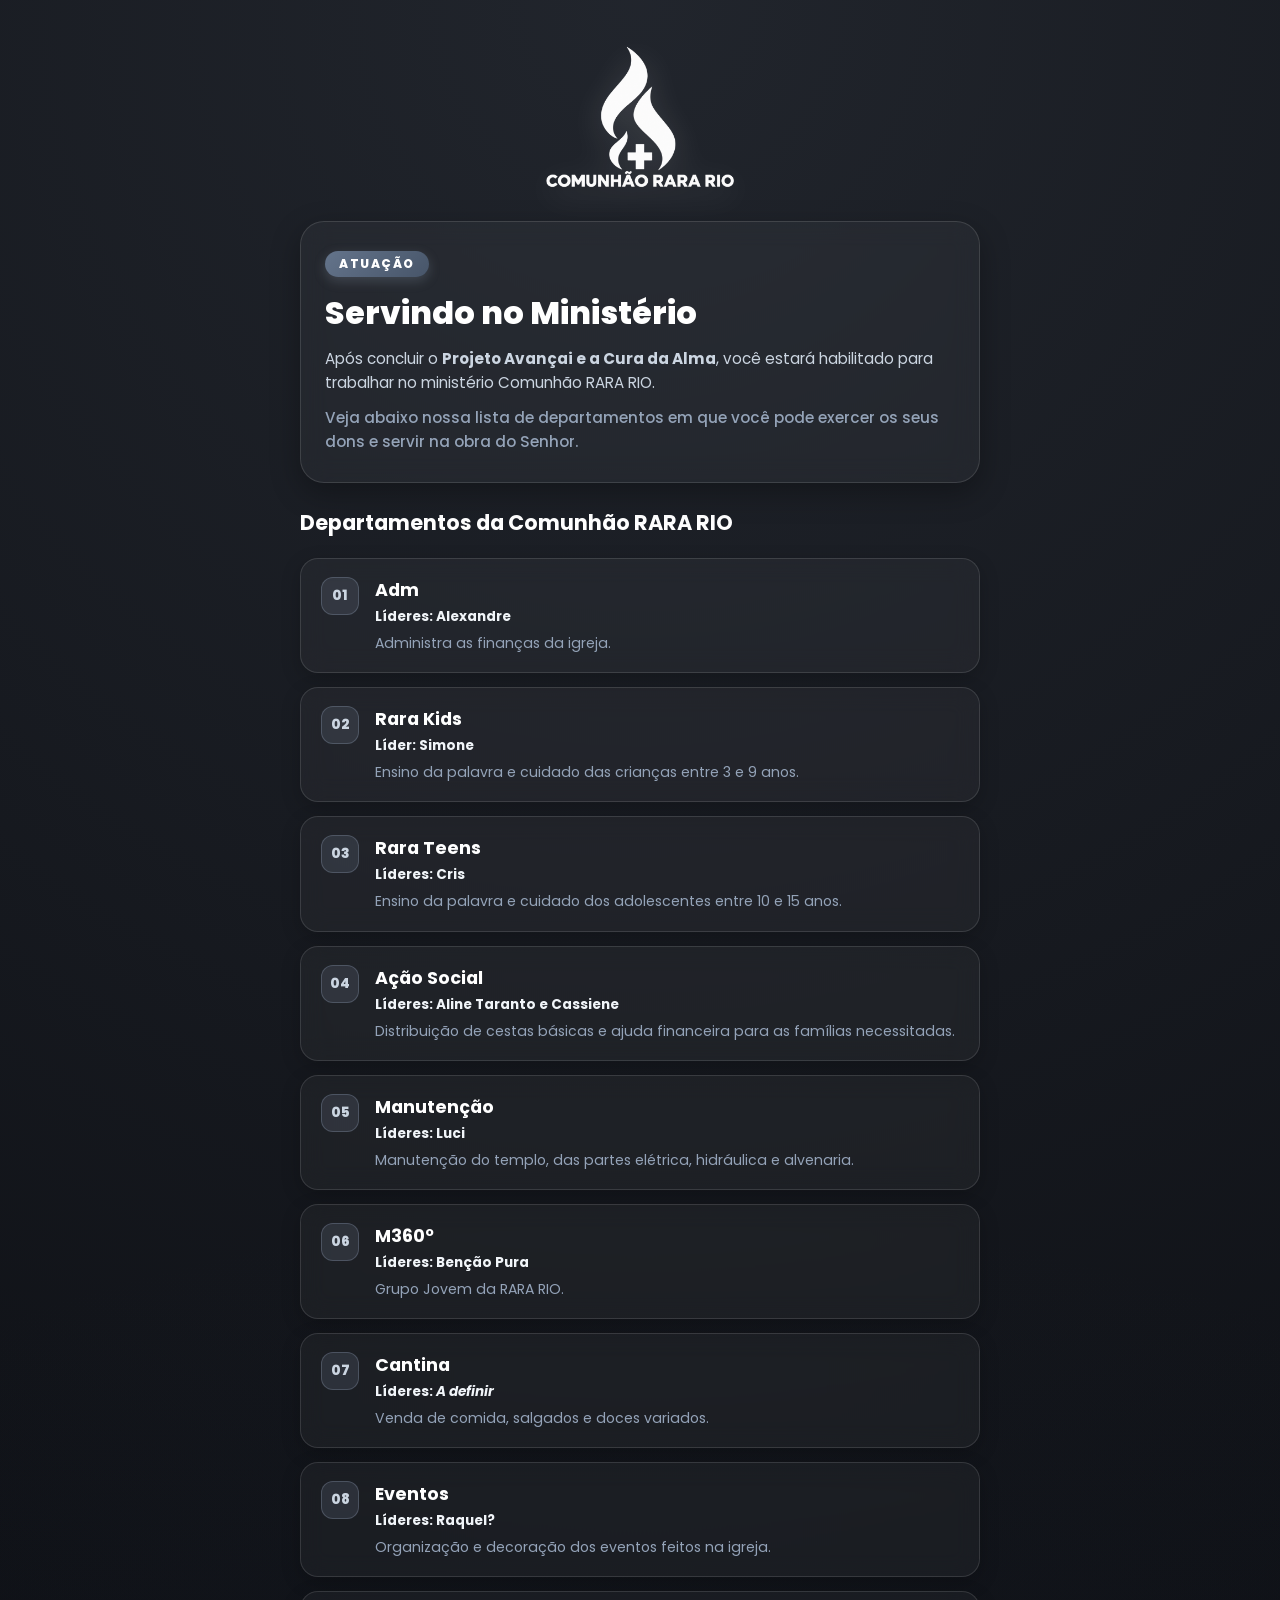
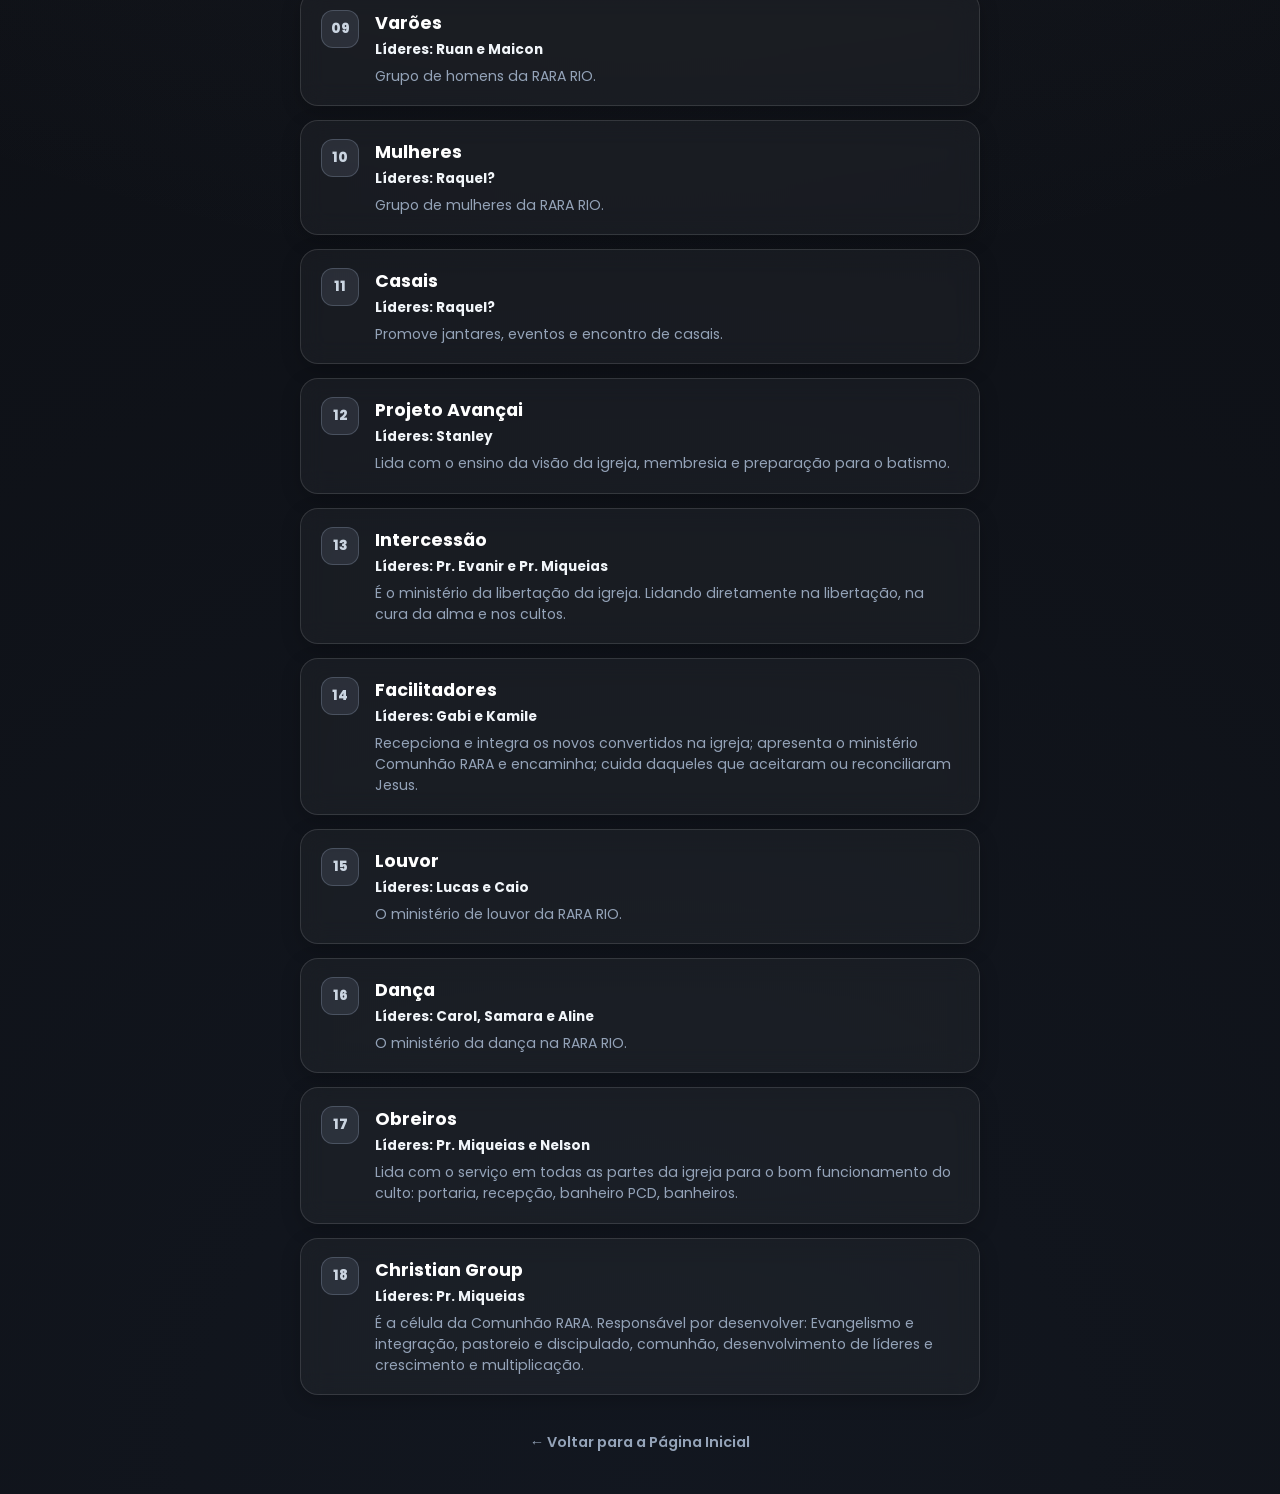
==== pages/atuacao.html @ 00f9614c "site pronto" ====
<!DOCTYPE html>
<html lang="pt-BR">
<head>
    <meta charset="UTF-8">
    <meta name="viewport" content="width=device-width, initial-scale=1.0">
    <title>Atuação - Comunhão RARA Rio</title>

    <!-- Fonte Google Poppins -->
    <link href="https://fonts.googleapis.com/css2?family=Poppins:wght@400;500;600;700;800&display=swap" rel="stylesheet">

    <!-- Link para o arquivo CSS externo -->
    <link rel="stylesheet" href="../css/atuacao.css">
</head>
<body>

    <div class="container">

        <!-- Logo -->
        <div class="logo-wrapper">
            <a href="../index.html">
                <img src="../img/logo-rarario-transparente.png" alt="Logo">
            </a>
        </div>

        <!-- Cabeçalho / Texto 1 -->
        <header class="header-card">
            <span class="badge-step">ATUAÇÃO</span>
            <h1>Servindo no Ministério</h1>
            <p>
                Após concluir o <b>Projeto Avançai e a Cura da Alma</b>, você estará habilitado para trabalhar no ministério Comunhão RARA RIO.
            </p>
            <p class="sub-text">
                Veja abaixo nossa lista de departamentos em que você pode exercer os seus dons e servir na obra do Senhor.
            </p>
        </header>

        <!-- Seção Texto 2 / Grid de Departamentos -->
        <section class="departments-section">
            <h2 class="section-title">Departamentos da Comunhão RARA RIO</h2>

            <div class="departments-grid">

                <!-- Card 1 -->
                <div class="dept-card">
                    <span class="dept-number">01</span>
                    <div class="dept-content">
                        <h3>Adm</h3>
                        <p class="dept-leader"><b>Líderes: Alexandre</b></p>
                        <p class="dept-desc">Administra as finanças da igreja.</p>
                    </div>
                </div>

                <!-- Card 2 -->
                <div class="dept-card">
                    <span class="dept-number">02</span>
                    <div class="dept-content">
                        <h3>Rara Kids</h3>
                        <p class="dept-leader"><b>Líder: Simone</b></p>
                        <p class="dept-desc">Ensino da palavra e cuidado das crianças entre 3 e 9 anos.</p>
                    </div>
                </div>

                <!-- Card 3 -->
                <div class="dept-card">
                    <span class="dept-number">03</span>
                    <div class="dept-content">
                        <h3>Rara Teens</h3>
                        <p class="dept-leader"><b>Líderes: Cris</b></p>
                        <p class="dept-desc">Ensino da palavra e cuidado dos adolescentes entre 10 e 15 anos.</p>
                    </div>
                </div>

                <!-- Card 4 -->
                <div class="dept-card">
                    <span class="dept-number">04</span>
                    <div class="dept-content">
                        <h3>Ação Social</h3>
                        <p class="dept-leader"><b>Líderes: Aline Taranto e Cassiene</b></p>
                        <p class="dept-desc">Distribuição de cestas básicas e ajuda financeira para as famílias necessitadas.</p>
                    </div>
                </div>

                <!-- Card 5 -->
                <div class="dept-card">
                    <span class="dept-number">05</span>
                    <div class="dept-content">
                        <h3>Manutenção</h3>
                        <p class="dept-leader"><b>Líderes: Luci</b></p>
                        <p class="dept-desc">Manutenção do templo, das partes elétrica, hidráulica e alvenaria.</p>
                    </div>
                </div>

                <!-- Card 6 -->
                <div class="dept-card">
                    <span class="dept-number">06</span>
                    <div class="dept-content">
                        <h3>M360º</h3>
                        <p class="dept-leader"><b>Líderes: Benção Pura</b></p>
                        <p class="dept-desc">Grupo Jovem da RARA RIO.</p>
                    </div>
                </div>

                <!-- Card 7 -->
                <div class="dept-card">
                    <span class="dept-number">07</span>
                    <div class="dept-content">
                        <h3>Cantina</h3>
                        <p class="dept-leader"><b>Líderes: <i>A definir</i></b></p>
                        <p class="dept-desc">Venda de comida, salgados e doces variados.</p>
                    </div>
                </div>

                <!-- Card 8 -->
                <div class="dept-card">
                    <span class="dept-number">08</span>
                    <div class="dept-content">
                        <h3>Eventos</h3>
                        <p class="dept-leader"><b>Líderes: Raquel?</b></p>
                        <p class="dept-desc">Organização e decoração dos eventos feitos na igreja.</p>
                    </div>
                </div>

                <!-- Card 9 -->
                <div class="dept-card">
                    <span class="dept-number">09</span>
                    <div class="dept-content">
                        <h3>Varões</h3>
                        <p class="dept-leader"><b>Líderes: Ruan e Maicon</b></p>
                        <p class="dept-desc">Grupo de homens da RARA RIO.</p>
                    </div>
                </div>

                <!-- Card 10 -->
                <div class="dept-card">
                    <span class="dept-number">10</span>
                    <div class="dept-content">
                        <h3>Mulheres</h3>
                        <p class="dept-leader"><b>Líderes: Raquel?</b></p>
                        <p class="dept-desc">Grupo de mulheres da RARA RIO.</p>
                    </div>
                </div>

                <!-- Card 11 -->
                <div class="dept-card">
                    <span class="dept-number">11</span>
                    <div class="dept-content">
                        <h3>Casais</h3>
                        <p class="dept-leader"><b>Líderes: Raquel?</b></p>
                        <p class="dept-desc">Promove jantares, eventos e encontro de casais.</p>
                    </div>
                </div>

                <!-- Card 12 -->
                <div class="dept-card">
                    <span class="dept-number">12</span>
                    <div class="dept-content">
                        <h3>Projeto Avançai</h3>
                        <p class="dept-leader"><b>Líderes: Stanley</b></p>
                        <p class="dept-desc">Lida com o ensino da visão da igreja, membresia e preparação para o batismo.</p>
                    </div>
                </div>

                <!-- Card 13 -->
                <div class="dept-card">
                    <span class="dept-number">13</span>
                    <div class="dept-content">
                        <h3>Intercessão</h3>
                        <p class="dept-leader"><b>Líderes: Pr. Evanir e Pr. Miqueias</b></p>
                        <p class="dept-desc">É o ministério da libertação da igreja. Lidando diretamente na libertação, na cura da alma e nos cultos.</p>
                    </div>
                </div>

                <!-- Card 14 -->
                <div class="dept-card">
                    <span class="dept-number">14</span>
                    <div class="dept-content">
                        <h3>Facilitadores</h3>
                        <p class="dept-leader"><b>Líderes: Gabi e Kamile</b></p>
                        <p class="dept-desc">Recepciona e integra os novos convertidos na igreja; apresenta o ministério Comunhão RARA e encaminha; cuida daqueles que aceitaram ou reconciliaram Jesus.</p>
                    </div>
                </div>

                <!-- Card 15 -->
                <div class="dept-card">
                    <span class="dept-number">15</span>
                    <div class="dept-content">
                        <h3>Louvor</h3>
                        <p class="dept-leader"><b>Líderes: Lucas e Caio</b></p>
                        <p class="dept-desc">O ministério de louvor da RARA RIO.</p>
                    </div>
                </div>

                <!-- Card 16 -->
                <div class="dept-card">
                    <span class="dept-number">16</span>
                    <div class="dept-content">
                        <h3>Dança</h3>
                        <p class="dept-leader"><b>Líderes: Carol, Samara e Aline</b></p>
                        <p class="dept-desc">O ministério da dança na RARA RIO.</p>
                    </div>
                </div>

                <!-- Card 17 -->
                <div class="dept-card">
                    <span class="dept-number">17</span>
                    <div class="dept-content">
                        <h3>Obreiros</h3>
                        <p class="dept-leader"><b>Líderes: Pr. Miqueias e Nelson</b></p>
                        <p class="dept-desc">Lida com o serviço em todas as partes da igreja para o bom funcionamento do culto: portaria, recepção, banheiro PCD, banheiros.</p>
                    </div>
                </div>

                <!-- Card 18 -->
                <div class="dept-card">
                    <span class="dept-number">18</span>
                    <div class="dept-content">
                        <h3>Christian Group</h3>
                        <p class="dept-leader"><b>Líderes: Pr. Miqueias</b></p>
                        <p class="dept-desc">É a célula da Comunhão RARA. Responsável por desenvolver: Evangelismo e integração, pastoreio e discipulado, comunhão, desenvolvimento de líderes e crescimento e multiplicação.</p>
                    </div>
                </div>

            </div>
        </section>

        <!-- Botão para voltar para a Home -->
        <div class="back-link-wrapper">
            <a href="../index.html" class="back-link">← Voltar para a Página Inicial</a>
        </div>

    </div>

</body>
</html>
---- css/atuacao.css ----
/* ===================================================
   1. VARIÁVEIS DE CORES (Tema Cinza / Prata - Atuação)
   =================================================== */
:root {
    --bg-dark: #0d0f14;
    
    /* Degradês Cinza / Prata Metálico */
    --gray-grad: linear-gradient(135deg, #64748b 0%, #475569 100%);
    --gray-glow: rgba(148, 163, 184, 0.25);

    /* Card de vidro */
    --glass-bg: rgba(255, 255, 255, 0.04);
    --glass-border: rgba(255, 255, 255, 0.12);
}

/* ===================================================
   2. RESET E ESTILOS GERAIS
   =================================================== */
* {
    margin: 0;
    padding: 0;
    box-sizing: border-box;
    font-family: 'Poppins', sans-serif;
}

body {
    min-height: 100vh;
    background: var(--bg-dark);
    /* Fundo com iluminação radial suave em tom cinza prata */
    background-image: 
        radial-gradient(circle at 50% 0%, rgba(148, 163, 184, 0.15) 0%, transparent 60%),
        radial-gradient(circle at 50% 100%, rgba(30, 41, 59, 0.3) 0%, transparent 60%);
    display: flex;
    justify-content: center;
    align-items: center;
    padding: 40px 20px;
    color: #ffffff;
}

.container {
    width: 100%;
    max-width: 680px;
    display: flex;
    flex-direction: column;
    gap: 24px;
}

/* ===================================================
   3. LOGO
   =================================================== */
.logo-wrapper {
    text-align: center;
    animation: fadeIn 0.8s ease-out;
}

.logo-wrapper img {
    max-width: 200px;
    height: auto;
    filter: drop-shadow(0px 8px 16px rgba(255, 255, 255, 0.15));
    transition: transform 0.4s ease;
}

.logo-wrapper img:hover {
    transform: scale(1.04);
}

/* ===================================================
   4. CABEÇALHO / TEXTO 1
   =================================================== */
.header-card {
    text-align: left;
    background: var(--glass-bg);
    border: 1px solid var(--glass-border);
    backdrop-filter: blur(12px);
    border-radius: 24px;
    padding: 28px 24px;
    box-shadow: 0 10px 30px rgba(0, 0, 0, 0.3);
    animation: slideUp 0.6s ease-out both;
}

.badge-step {
    display: inline-block;
    background: var(--gray-grad);
    color: #fff;
    font-size: 0.75rem;
    font-weight: 800;
    padding: 4px 14px;
    border-radius: 20px;
    letter-spacing: 1.5px;
    margin-bottom: 12px;
    box-shadow: 0 4px 12px var(--gray-glow);
}

.header-card h1 {
    font-size: 2rem;
    font-weight: 800;
    margin-bottom: 10px;
    color: #ffffff;
}

.header-card p {
    font-size: 0.95rem;
    line-height: 1.6;
    color: #cbd5e1;
}

.header-card .sub-text {
    margin-top: 10px;
    color: #94a3b8;
    font-weight: 500;
}

/* ===================================================
   5. DEPARTAMENTOS (TEXTO 2)
   =================================================== */
.departments-section {
    display: flex;
    flex-direction: column;
    gap: 16px;
}

.section-title {
    font-size: 1.3rem;
    font-weight: 700;
    color: #ffffff;
    margin-bottom: 4px;
}

.departments-grid {
    display: flex;
    flex-direction: column;
    gap: 14px;
}

.dept-card {
    background: var(--glass-bg);
    border: 1px solid var(--glass-border);
    backdrop-filter: blur(12px);
    border-radius: 18px;
    padding: 18px 20px;
    display: flex;
    align-items: flex-start;
    gap: 16px;
    box-shadow: 0 6px 20px rgba(0, 0, 0, 0.2);
    transition: transform 0.3s ease, border-color 0.3s ease, box-shadow 0.3s ease;
    animation: slideUp 0.6s ease-out both;
}

.dept-card:hover {
    transform: translateY(-3px);
    border-color: rgba(203, 213, 225, 0.4);
    box-shadow: 0 8px 25px rgba(148, 163, 184, 0.15);
}

.dept-number {
    background: rgba(148, 163, 184, 0.15);
    color: #cbd5e1;
    border: 1px solid rgba(148, 163, 184, 0.3);
    font-size: 0.85rem;
    font-weight: 800;
    min-width: 38px;
    height: 38px;
    border-radius: 12px;
    display: flex;
    align-items: center;
    justify-content: center;
    flex-shrink: 0;
}

.dept-content {
    display: flex;
    flex-direction: column;
    gap: 4px;
}

.dept-content h3 {
    font-size: 1.1rem;
    font-weight: 700;
    color: #ffffff;
}

.dept-leader {
    font-size: 0.85rem;
    color: #cbd5e1;
}

.dept-leader b {
    color: #f1f5f9;
}

.dept-desc {
    font-size: 0.88rem;
    color: #94a3b8;
    line-height: 1.5;
    margin-top: 2px;
}

/* ===================================================
   6. LINK DE VOLTAR
   =================================================== */
.back-link-wrapper {
    text-align: center;
    margin-top: 10px;
}

.back-link {
    color: #94a3b8;
    text-decoration: none;
    font-size: 0.9rem;
    font-weight: 600;
    transition: color 0.3s ease;
}

.back-link:hover {
    color: #e2e8f0;
}

/* ===================================================
   7. ANIMAÇÕES & RESPONSIVIDADE
   =================================================== */
@keyframes slideUp {
    from {
        opacity: 0;
        transform: translateY(20px);
    }
    to {
        opacity: 1;
        transform: translateY(0);
    }
}

@keyframes fadeIn {
    from { opacity: 0; }
    to { opacity: 1; }
}

@media (max-width: 480px) {
    .container {
        padding: 10px;
    }
    .header-card h1 {
        font-size: 1.6rem;
    }
    .dept-card {
        padding: 14px 16px;
    }
}
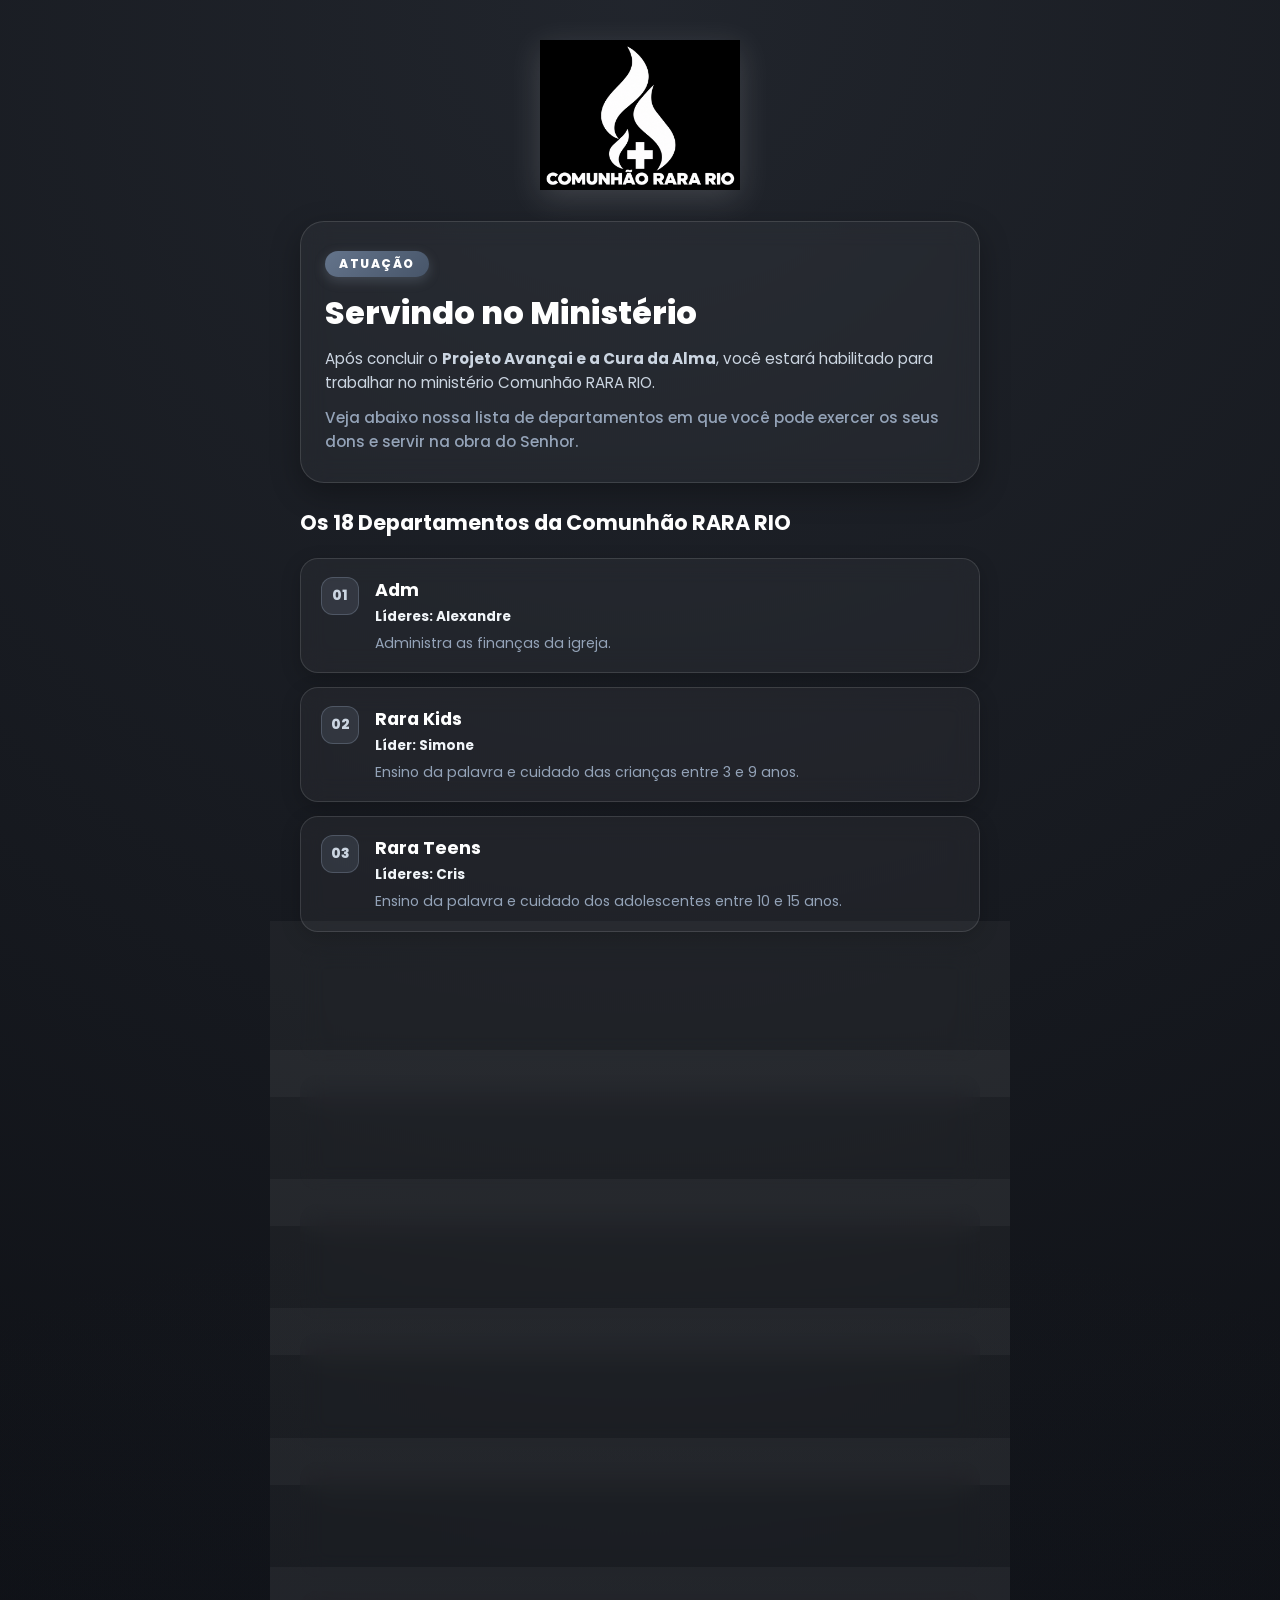
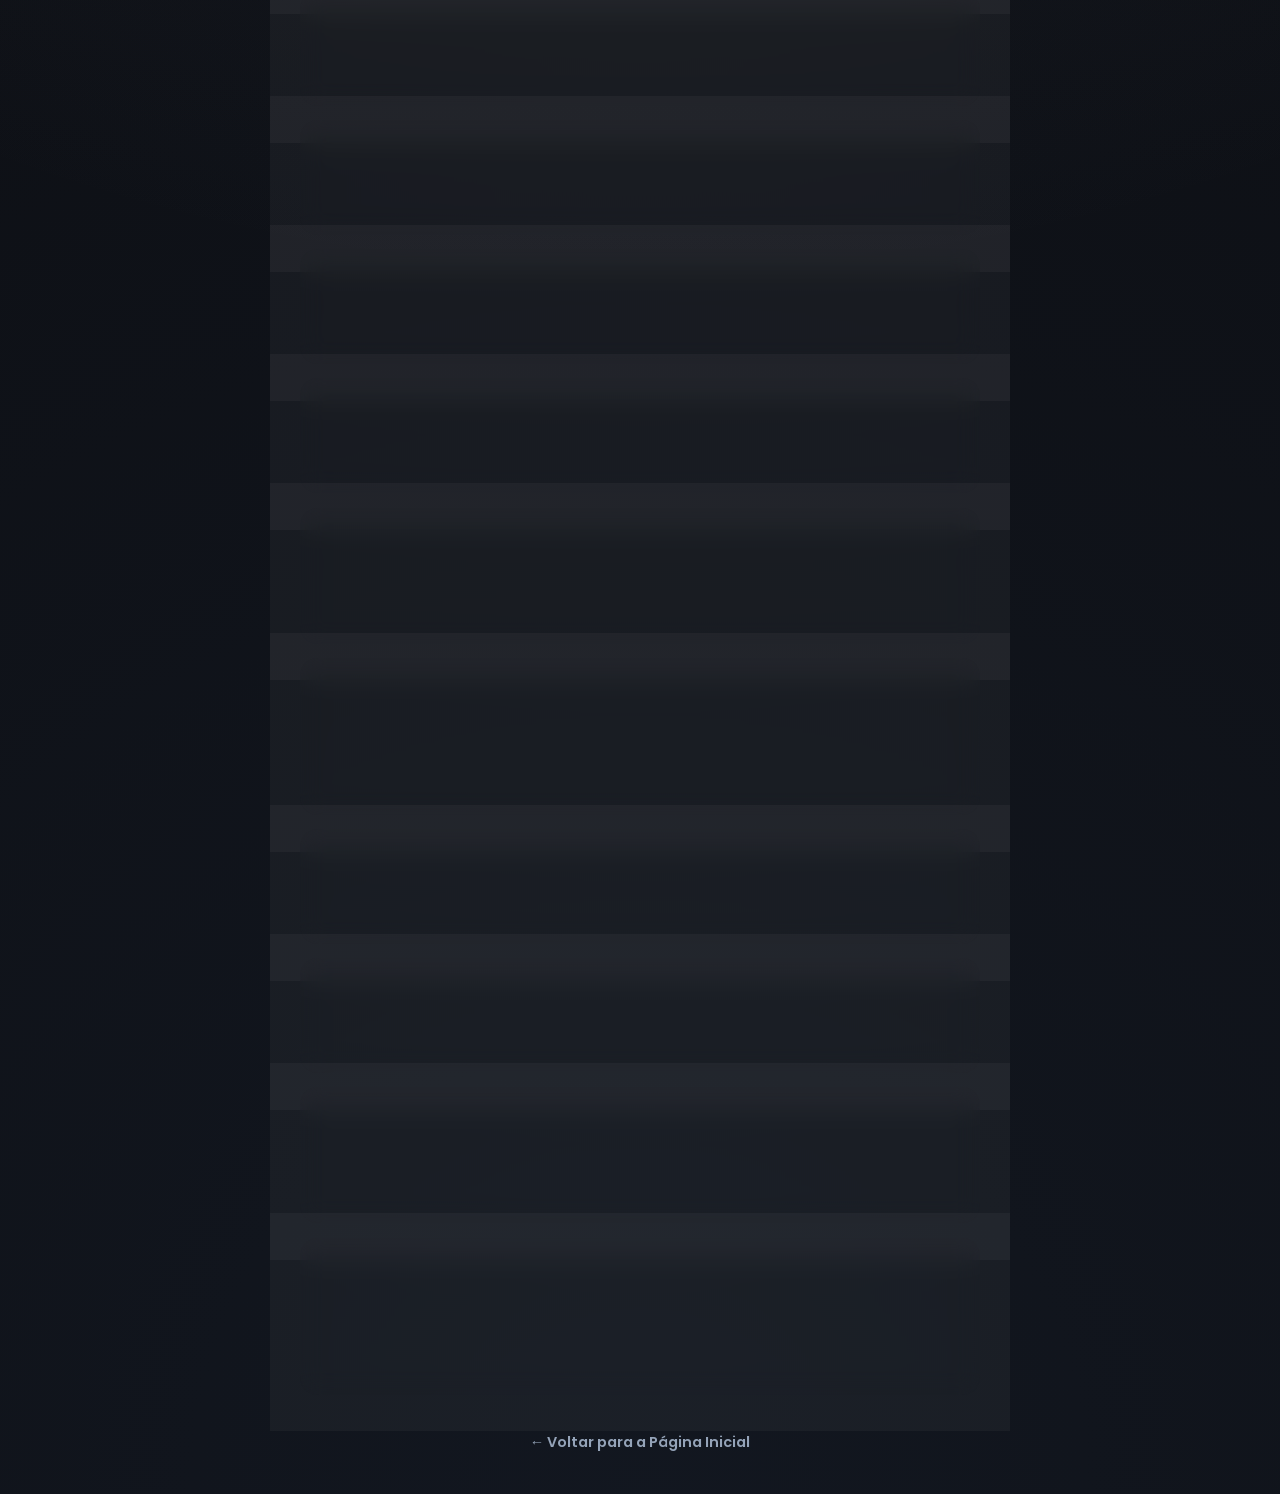
==== commit 65276df8: "logo webp e 18 departamentos" ====
--- a/pages/atuacao.html
+++ b/pages/atuacao.html
@@ -18,7 +18,7 @@
         <!-- Logo -->
         <div class="logo-wrapper">
             <a href="../index.html">
-                <img src="../img/logo-rarario-transparente.png" alt="Logo">
+                <img src="../img/logo-rarario-transparente.webp" alt="Logo">
             </a>
         </div>
 
@@ -36,7 +36,7 @@
 
         <!-- Seção Texto 2 / Grid de Departamentos -->
         <section class="departments-section">
-            <h2 class="section-title">Departamentos da Comunhão RARA RIO</h2>
+            <h2 class="section-title">Os 18 Departamentos da Comunhão RARA RIO</h2>
 
             <div class="departments-grid">
 
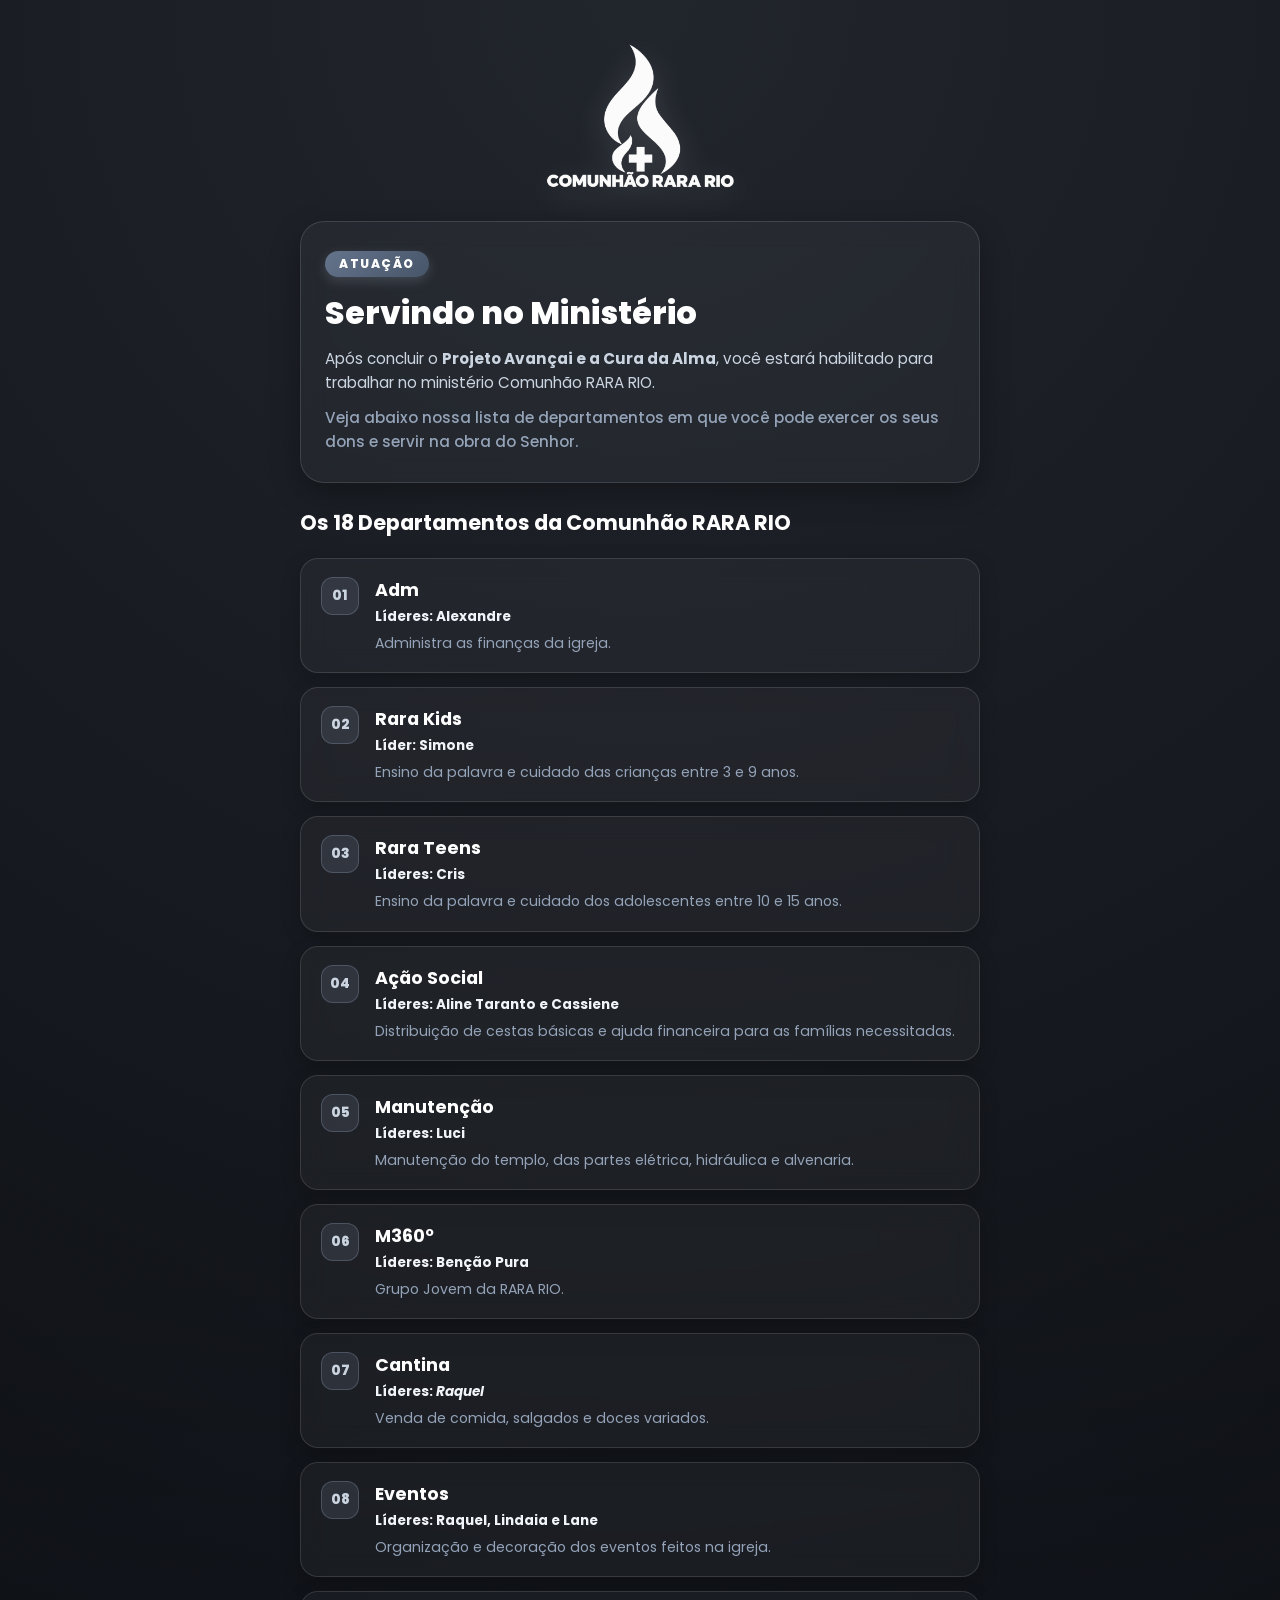
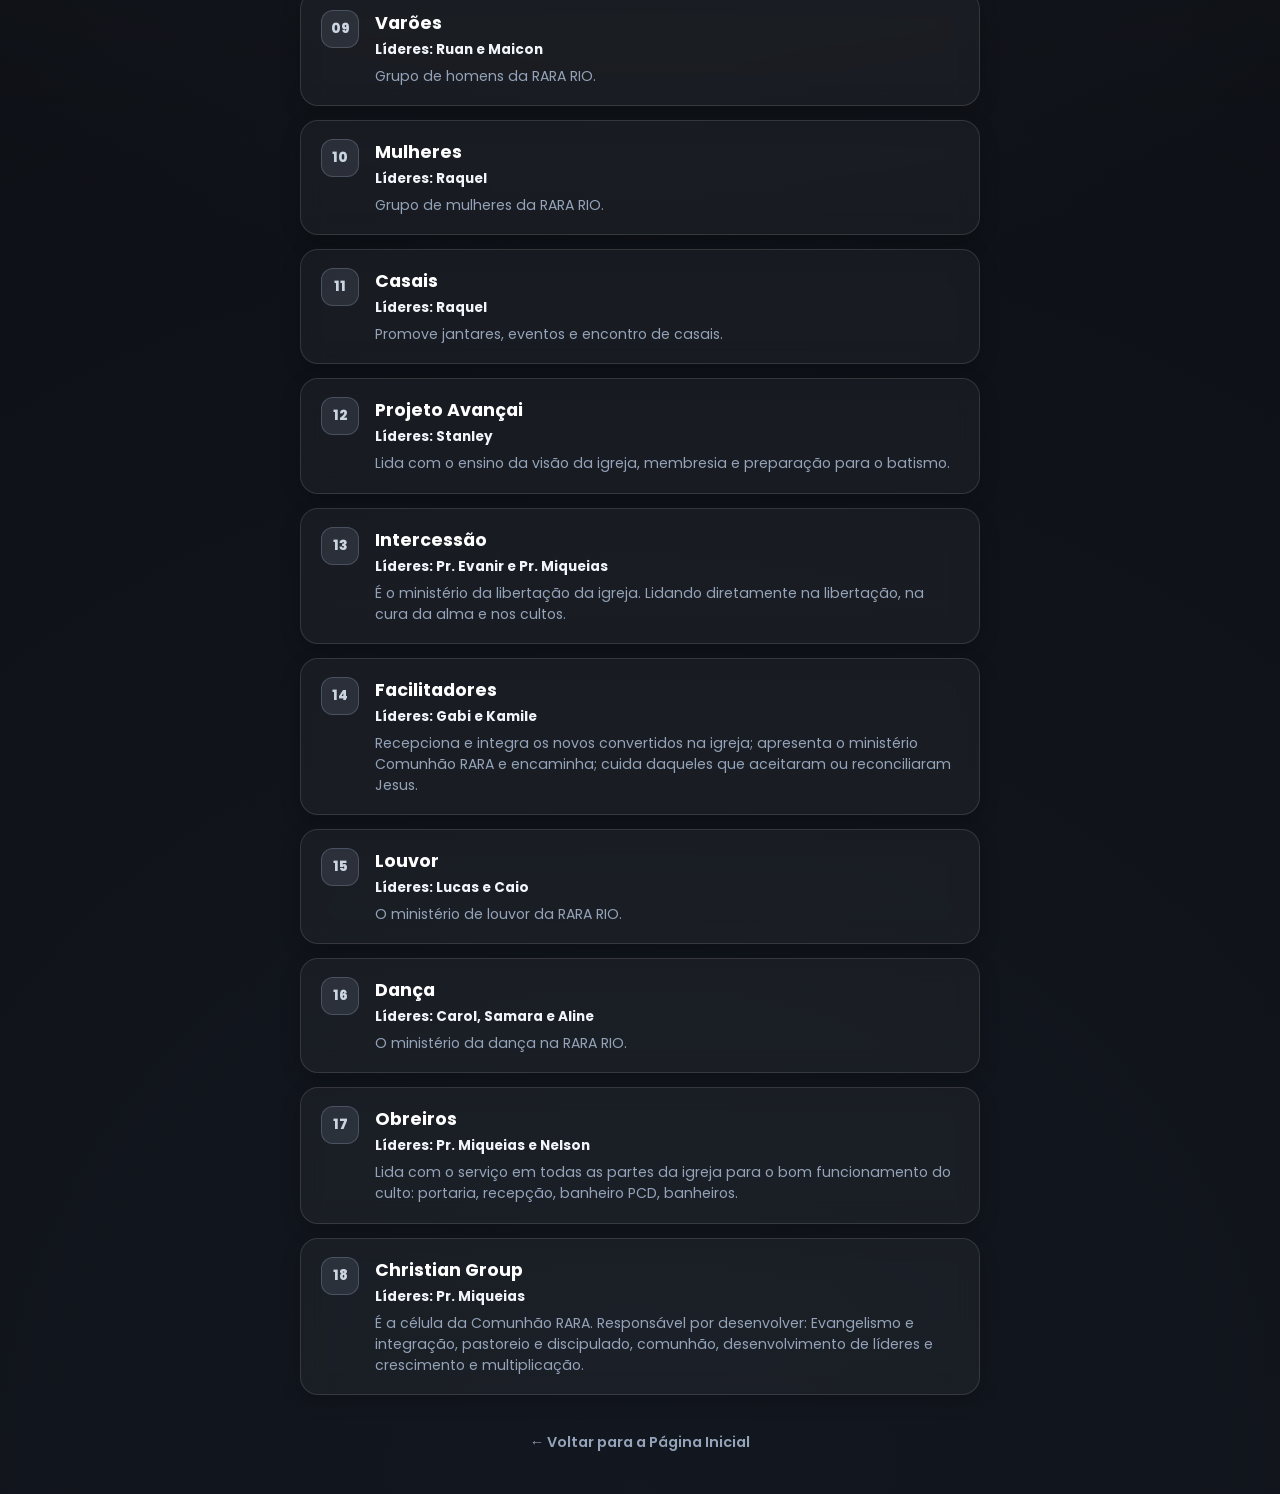
==== commit 6880cd7a: "Correção dos lideres" ====
--- a/pages/atuacao.html
+++ b/pages/atuacao.html
@@ -105,7 +105,7 @@
                     <span class="dept-number">07</span>
                     <div class="dept-content">
                         <h3>Cantina</h3>
-                        <p class="dept-leader"><b>Líderes: <i>A definir</i></b></p>
+                        <p class="dept-leader"><b>Líderes: <i>Raquel</i></b></p>
                         <p class="dept-desc">Venda de comida, salgados e doces variados.</p>
                     </div>
                 </div>
@@ -115,7 +115,7 @@
                     <span class="dept-number">08</span>
                     <div class="dept-content">
                         <h3>Eventos</h3>
-                        <p class="dept-leader"><b>Líderes: Raquel?</b></p>
+                        <p class="dept-leader"><b>Líderes: Raquel, Lindaia e Lane</b></p>
                         <p class="dept-desc">Organização e decoração dos eventos feitos na igreja.</p>
                     </div>
                 </div>
@@ -135,7 +135,7 @@
                     <span class="dept-number">10</span>
                     <div class="dept-content">
                         <h3>Mulheres</h3>
-                        <p class="dept-leader"><b>Líderes: Raquel?</b></p>
+                        <p class="dept-leader"><b>Líderes: Raquel</b></p>
                         <p class="dept-desc">Grupo de mulheres da RARA RIO.</p>
                     </div>
                 </div>
@@ -145,7 +145,7 @@
                     <span class="dept-number">11</span>
                     <div class="dept-content">
                         <h3>Casais</h3>
-                        <p class="dept-leader"><b>Líderes: Raquel?</b></p>
+                        <p class="dept-leader"><b>Líderes: Raquel</b></p>
                         <p class="dept-desc">Promove jantares, eventos e encontro de casais.</p>
                     </div>
                 </div>
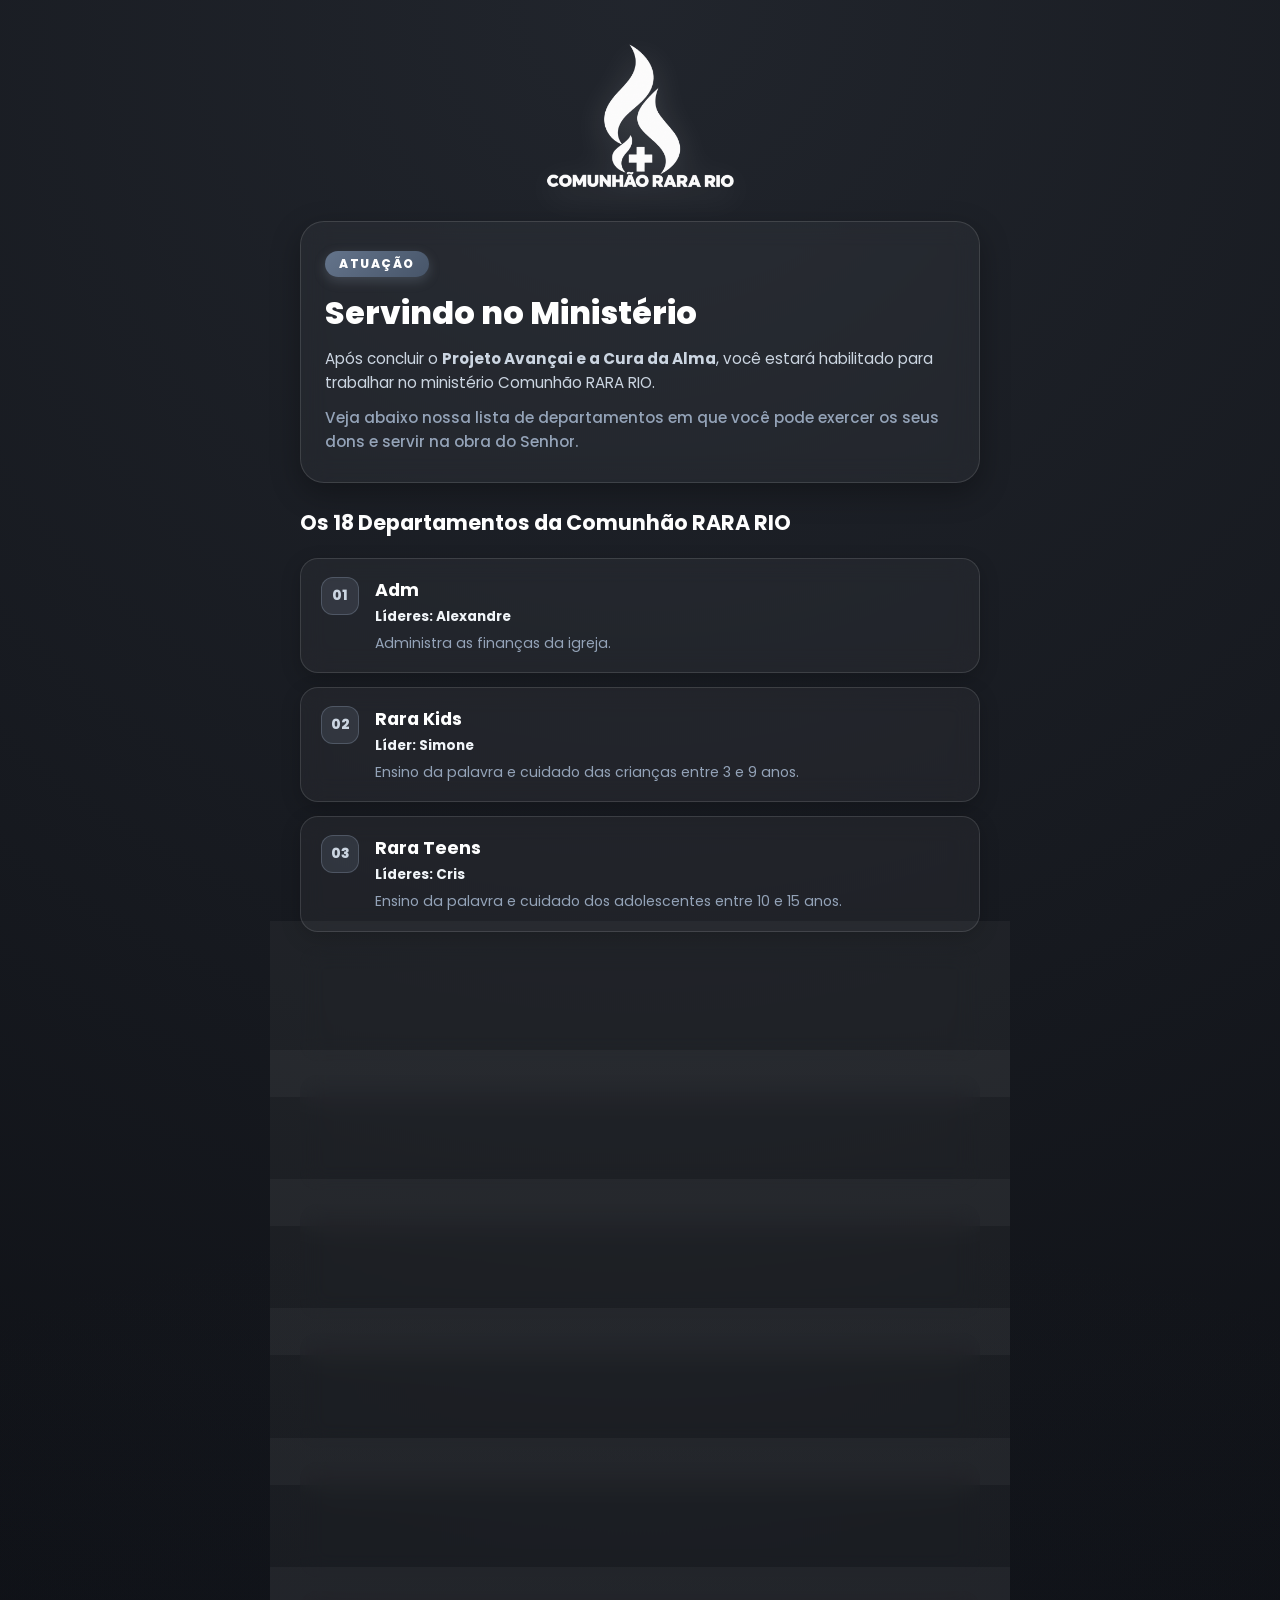
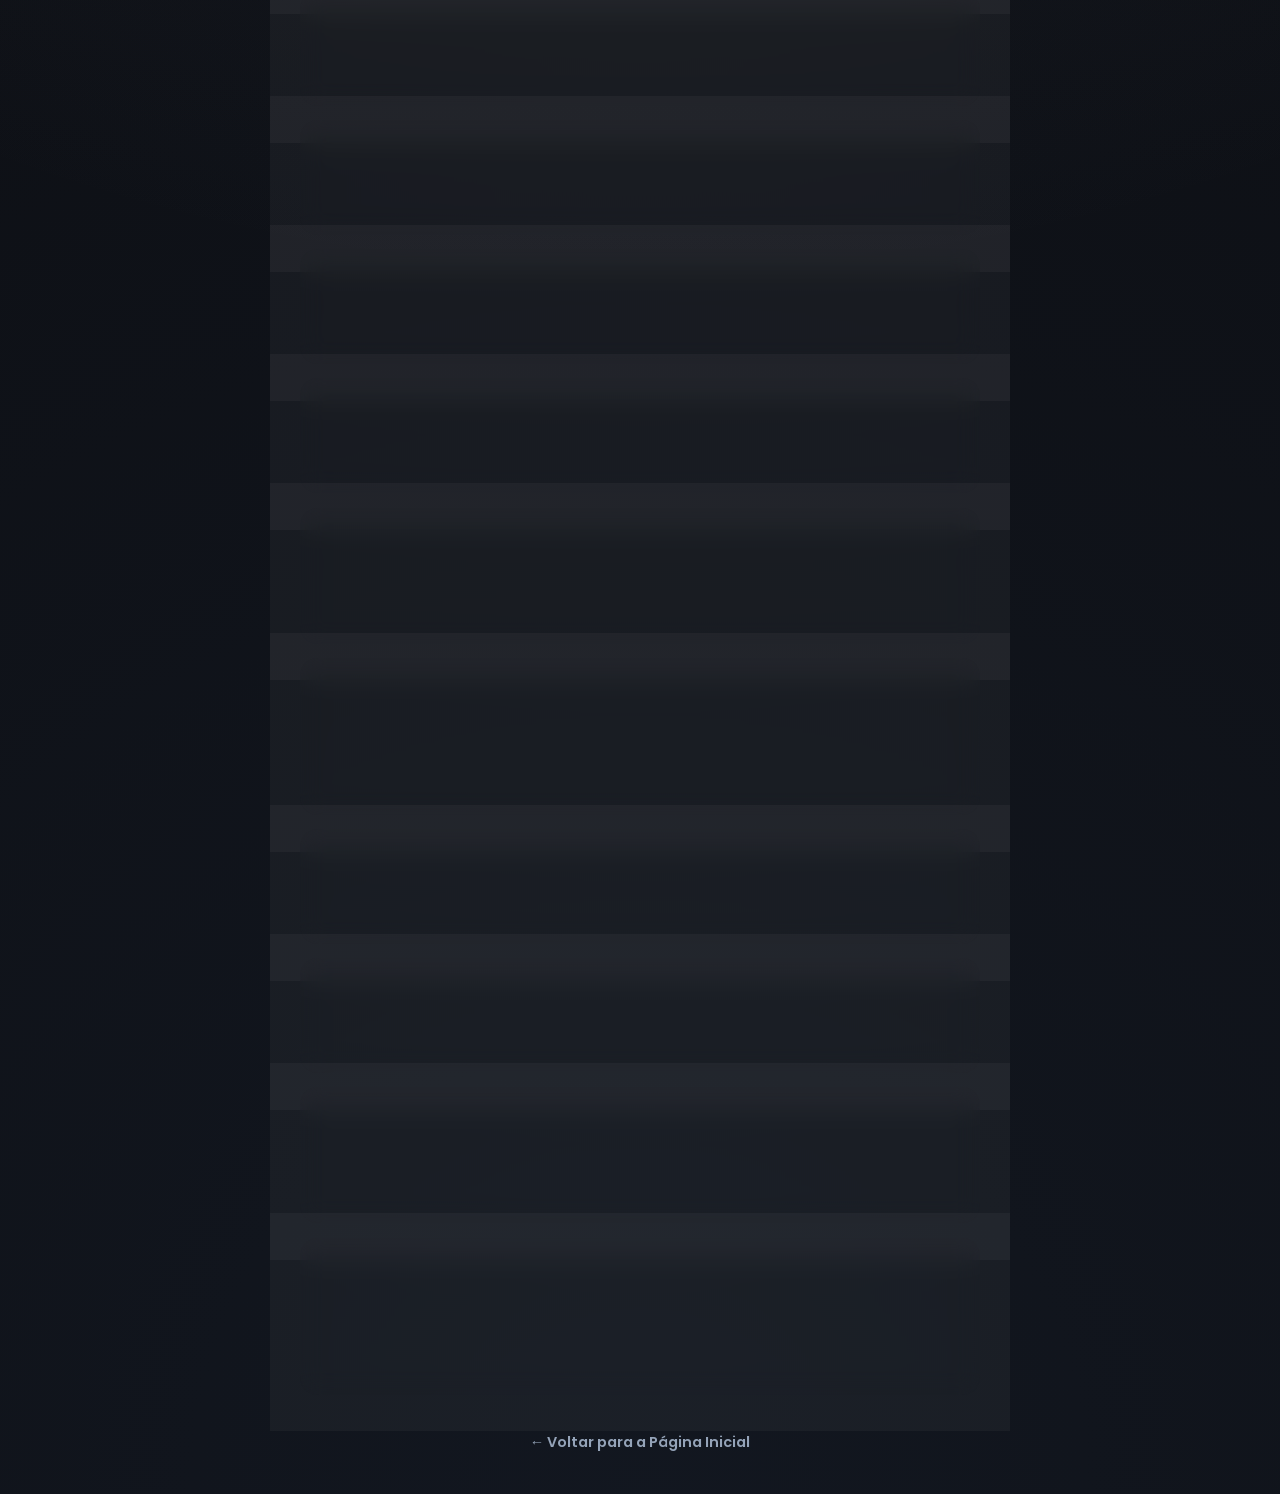
==== commit 2f17e114: "troca de index.hrml para /" ====
--- a/pages/atuacao.html
+++ b/pages/atuacao.html
@@ -17,7 +17,7 @@
 
         <!-- Logo -->
         <div class="logo-wrapper">
-            <a href="../index.html">
+            <a href="./">
                 <img src="../img/logo-rarario-transparente.webp" alt="Logo">
             </a>
         </div>
@@ -225,7 +225,7 @@
 
         <!-- Botão para voltar para a Home -->
         <div class="back-link-wrapper">
-            <a href="../index.html" class="back-link">← Voltar para a Página Inicial</a>
+            <a href="/" class="back-link">← Voltar para a Página Inicial</a>
         </div>
 
     </div>
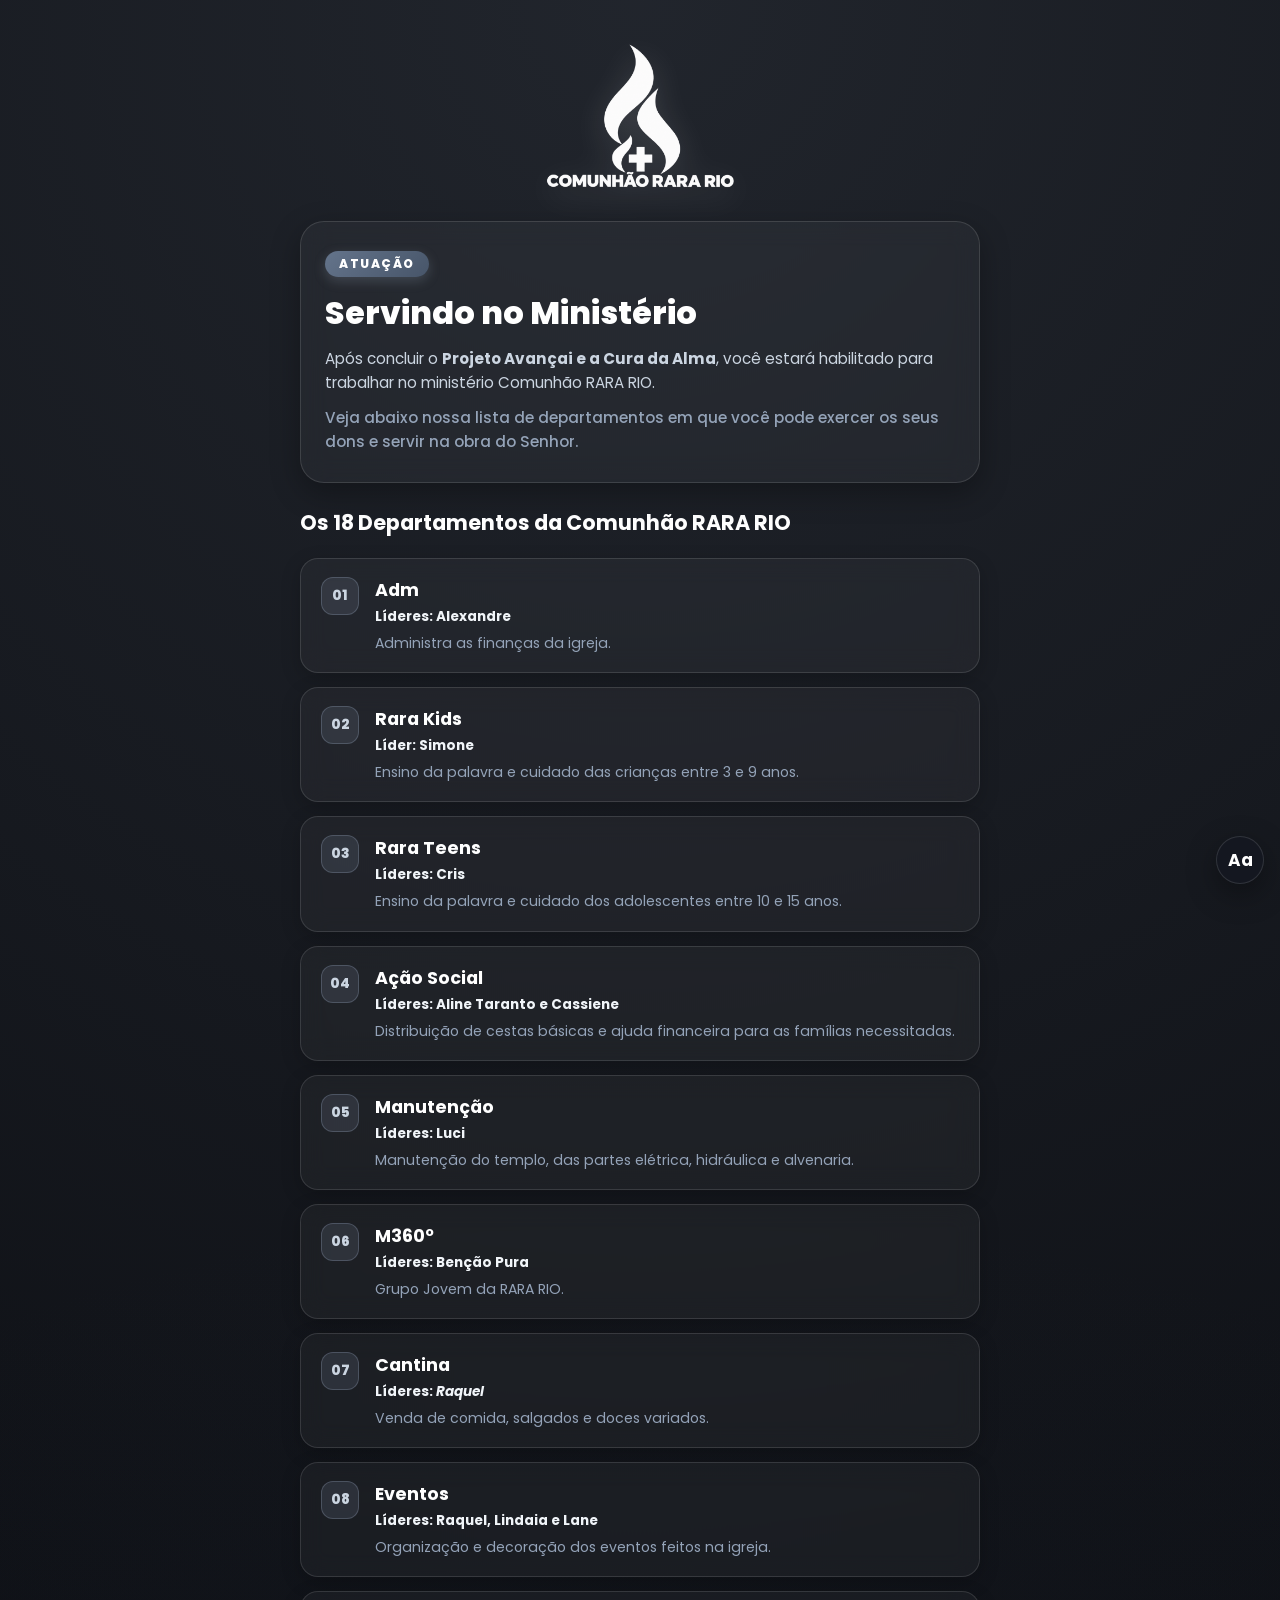
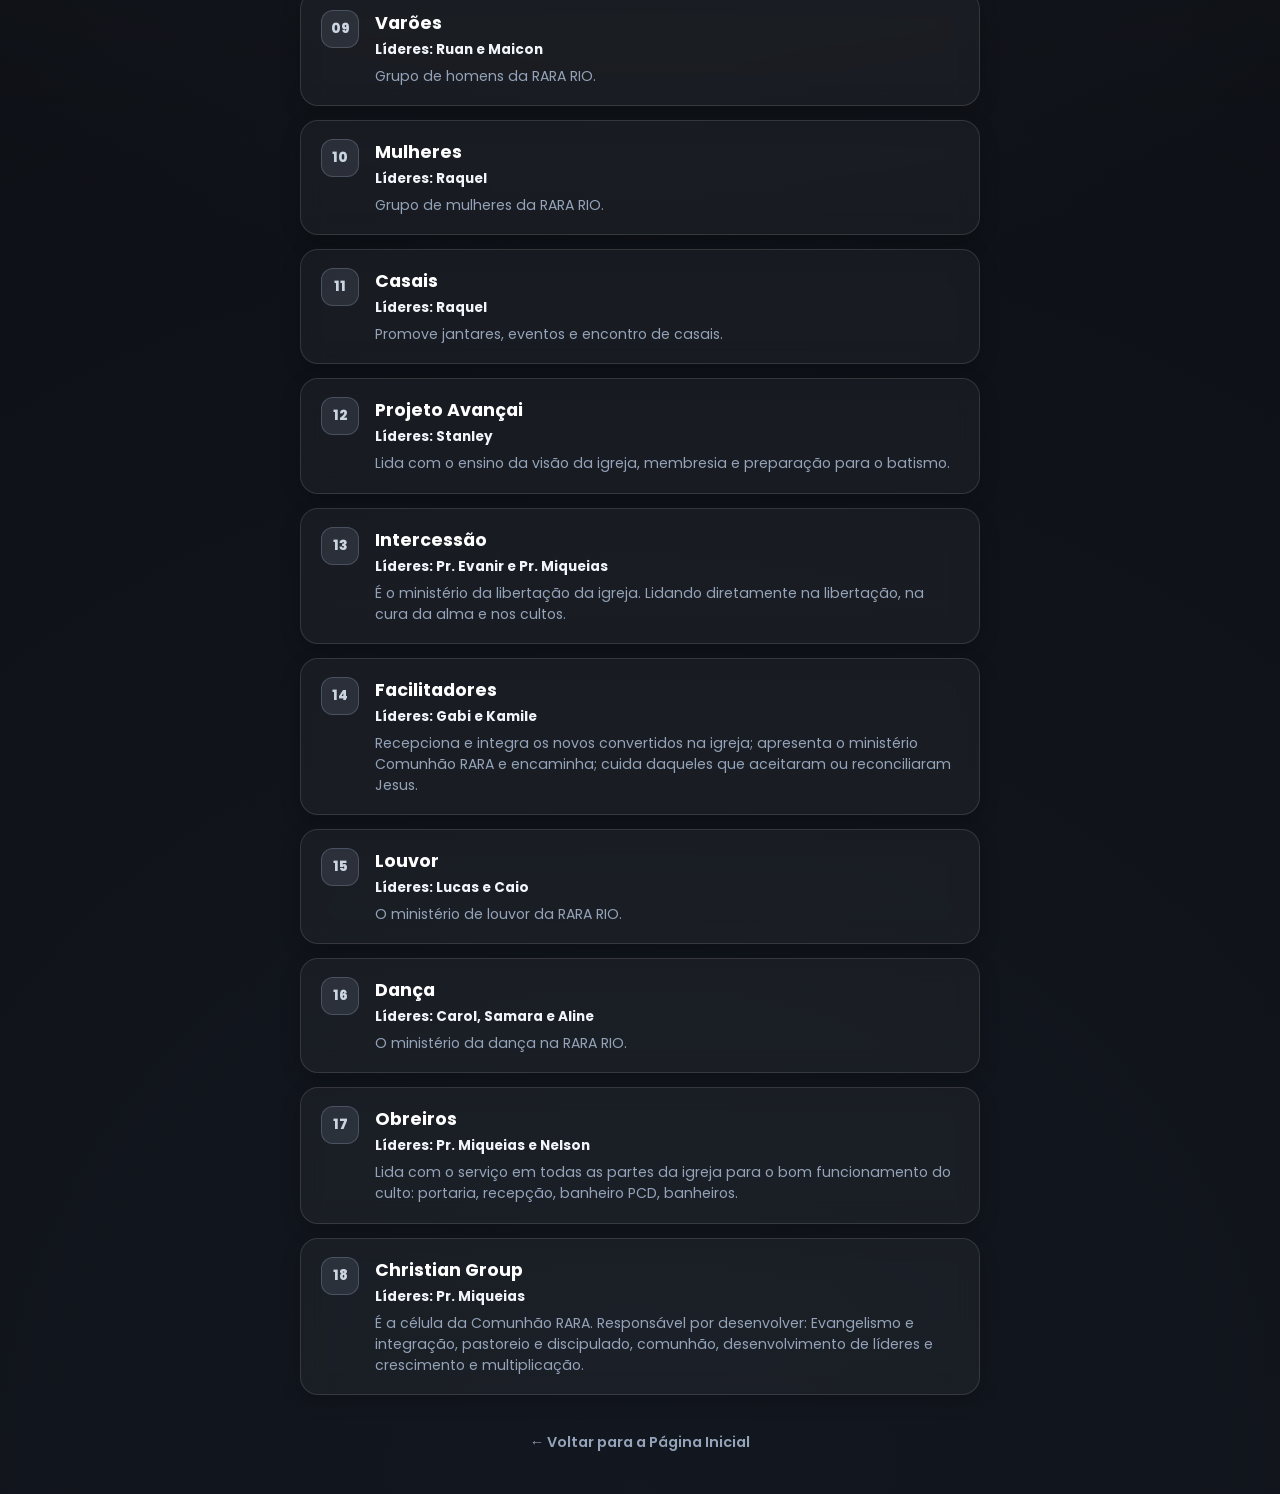
==== commit 17e7584a: "Adiciona botão para aumentar e diminuir o tamanho da letra Co-Authored-By: Claude Opus 5.5 <noreply@" ====
--- a/pages/atuacao.html
+++ b/pages/atuacao.html
@@ -10,6 +10,8 @@
 
     <!-- Link para o arquivo CSS externo -->
     <link rel="stylesheet" href="../css/atuacao.css">
+    <link rel="stylesheet" href="../css/letra.css">
+    <script src="../js/shared/letra.js"></script>
 </head>
 <body>
 
@@ -17,7 +19,7 @@
 
         <!-- Logo -->
         <div class="logo-wrapper">
-            <a href="./">
+            <a href="/">
                 <img src="../img/logo-rarario-transparente.webp" alt="Logo">
             </a>
         </div>
--- a/css/letra.css
+++ b/css/letra.css
@@ -0,0 +1,101 @@
+/* ===================================================
+   TAMANHO DA LETRA — botão "Aa" flutuante (js/shared/letra.js)
+   Usa os tokens dos painéis quando existem; nas outras páginas
+   (sempre escuras) cai no vidro fosco escuro padrão do site.
+   Medidas em px de propósito: o controle não cresce junto com a letra.
+   =================================================== */
+.letra {
+    position: fixed;
+    right: 16px;
+    bottom: 16px;
+    z-index: 900;
+    display: flex;
+    flex-direction: column;
+    align-items: flex-end;
+    gap: 10px;
+    font-family: 'Poppins', sans-serif;
+}
+
+.letra-abrir,
+.letra-painel {
+    background: var(--dialog-bg, rgba(21, 24, 33, 0.85));
+    border: 1px solid var(--glass-border, rgba(255, 255, 255, 0.14));
+    color: var(--text, #ffffff);
+    box-shadow: var(--shadow, 0 10px 30px rgba(0, 0, 0, 0.35));
+    backdrop-filter: blur(12px);
+    -webkit-backdrop-filter: blur(12px);
+}
+
+.letra-abrir {
+    width: 48px;
+    height: 48px;
+    border-radius: 50%;
+    font: 700 17px/1 'Poppins', sans-serif;
+    cursor: pointer;
+    transition: transform 0.15s ease;
+}
+
+.letra-abrir:hover { transform: scale(1.06); }
+
+.letra-painel {
+    display: flex;
+    align-items: center;
+    gap: 6px;
+    padding: 8px;
+    border-radius: 18px;
+    animation: letraSurgir 0.18s ease-out;
+}
+
+.letra-painel[hidden] { display: none; }
+
+.letra-btn,
+.letra-pct {
+    height: 42px;
+    border-radius: 12px;
+    border: 1px solid var(--glass-border, rgba(255, 255, 255, 0.14));
+    background: var(--glass-bg, rgba(255, 255, 255, 0.05));
+    color: inherit;
+    cursor: pointer;
+    font-family: inherit;
+}
+
+.letra-btn {
+    width: 42px;
+    font-size: 15px;
+    font-weight: 700;
+}
+
+.letra-btn-grande { font-size: 20px; }
+.letra-btn small { font-size: 12px; margin-left: 1px; }
+
+.letra-pct {
+    min-width: 64px;
+    padding: 0 10px;
+    border-color: transparent;
+    background: transparent;
+    font-size: 14px;
+    font-weight: 600;
+}
+
+.letra-btn:disabled { opacity: 0.35; cursor: default; }
+
+.letra-abrir:focus-visible,
+.letra-btn:focus-visible,
+.letra-pct:focus-visible {
+    outline: 2px solid var(--accent, #a78bfa);
+    outline-offset: 2px;
+}
+
+@keyframes letraSurgir {
+    from { opacity: 0; transform: translateY(6px); }
+    to { opacity: 1; transform: translateY(0); }
+}
+
+@media (prefers-reduced-motion: reduce) {
+    .letra-painel { animation: none; }
+    .letra-abrir { transition: none; }
+}
+
+@media print {
+    .letra { display: none; }
+}
